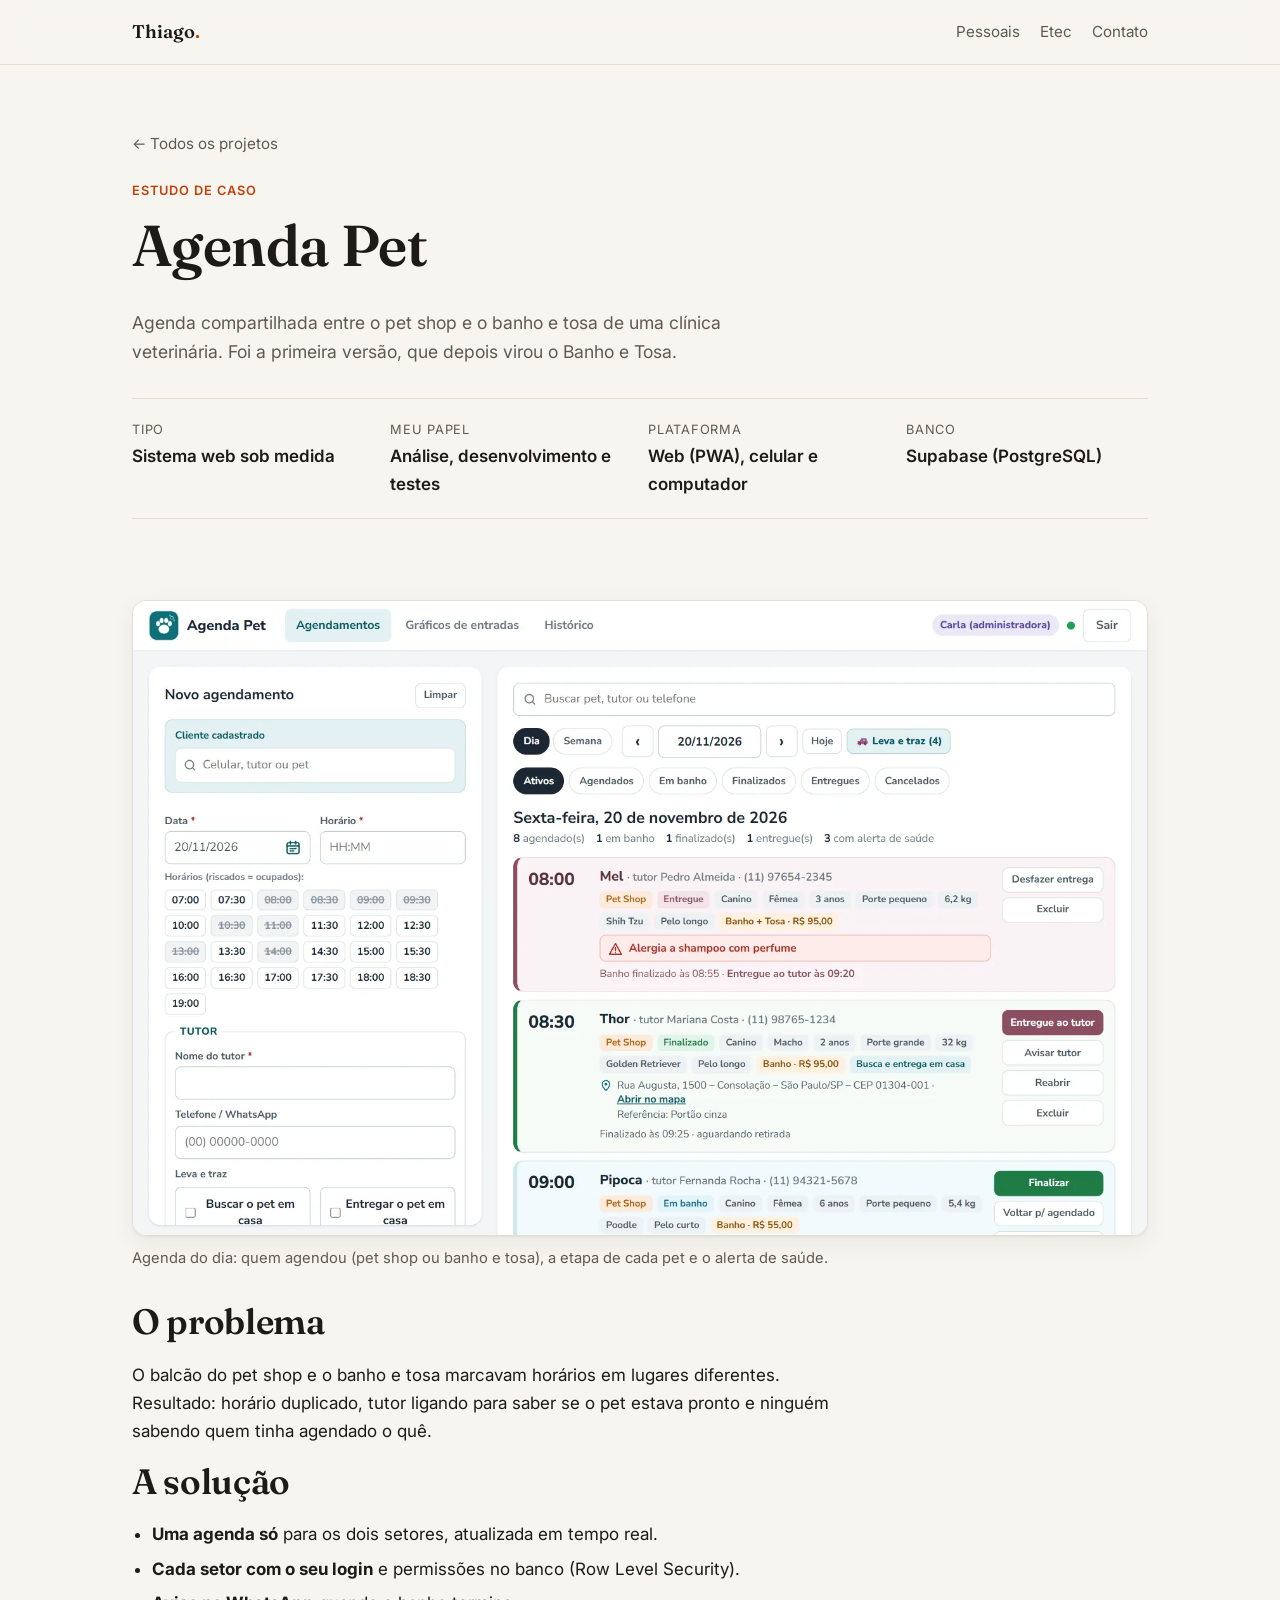
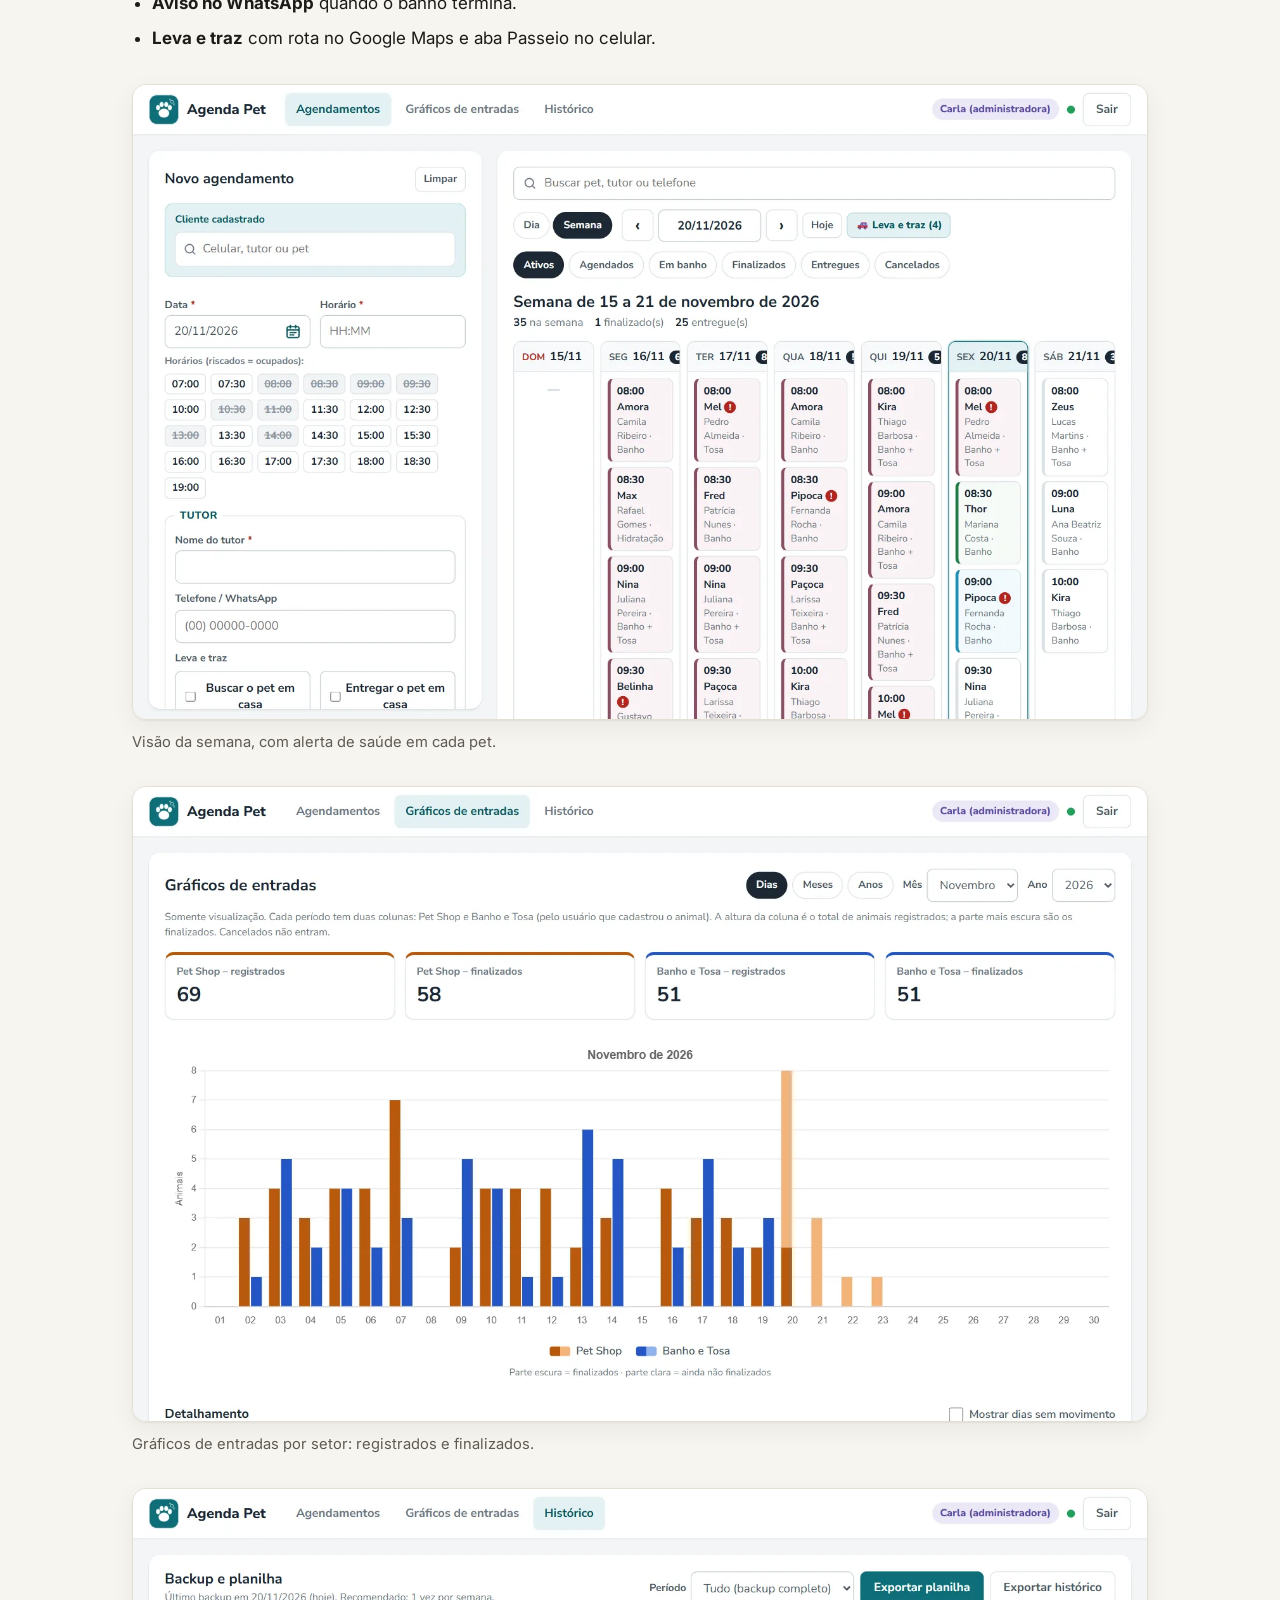
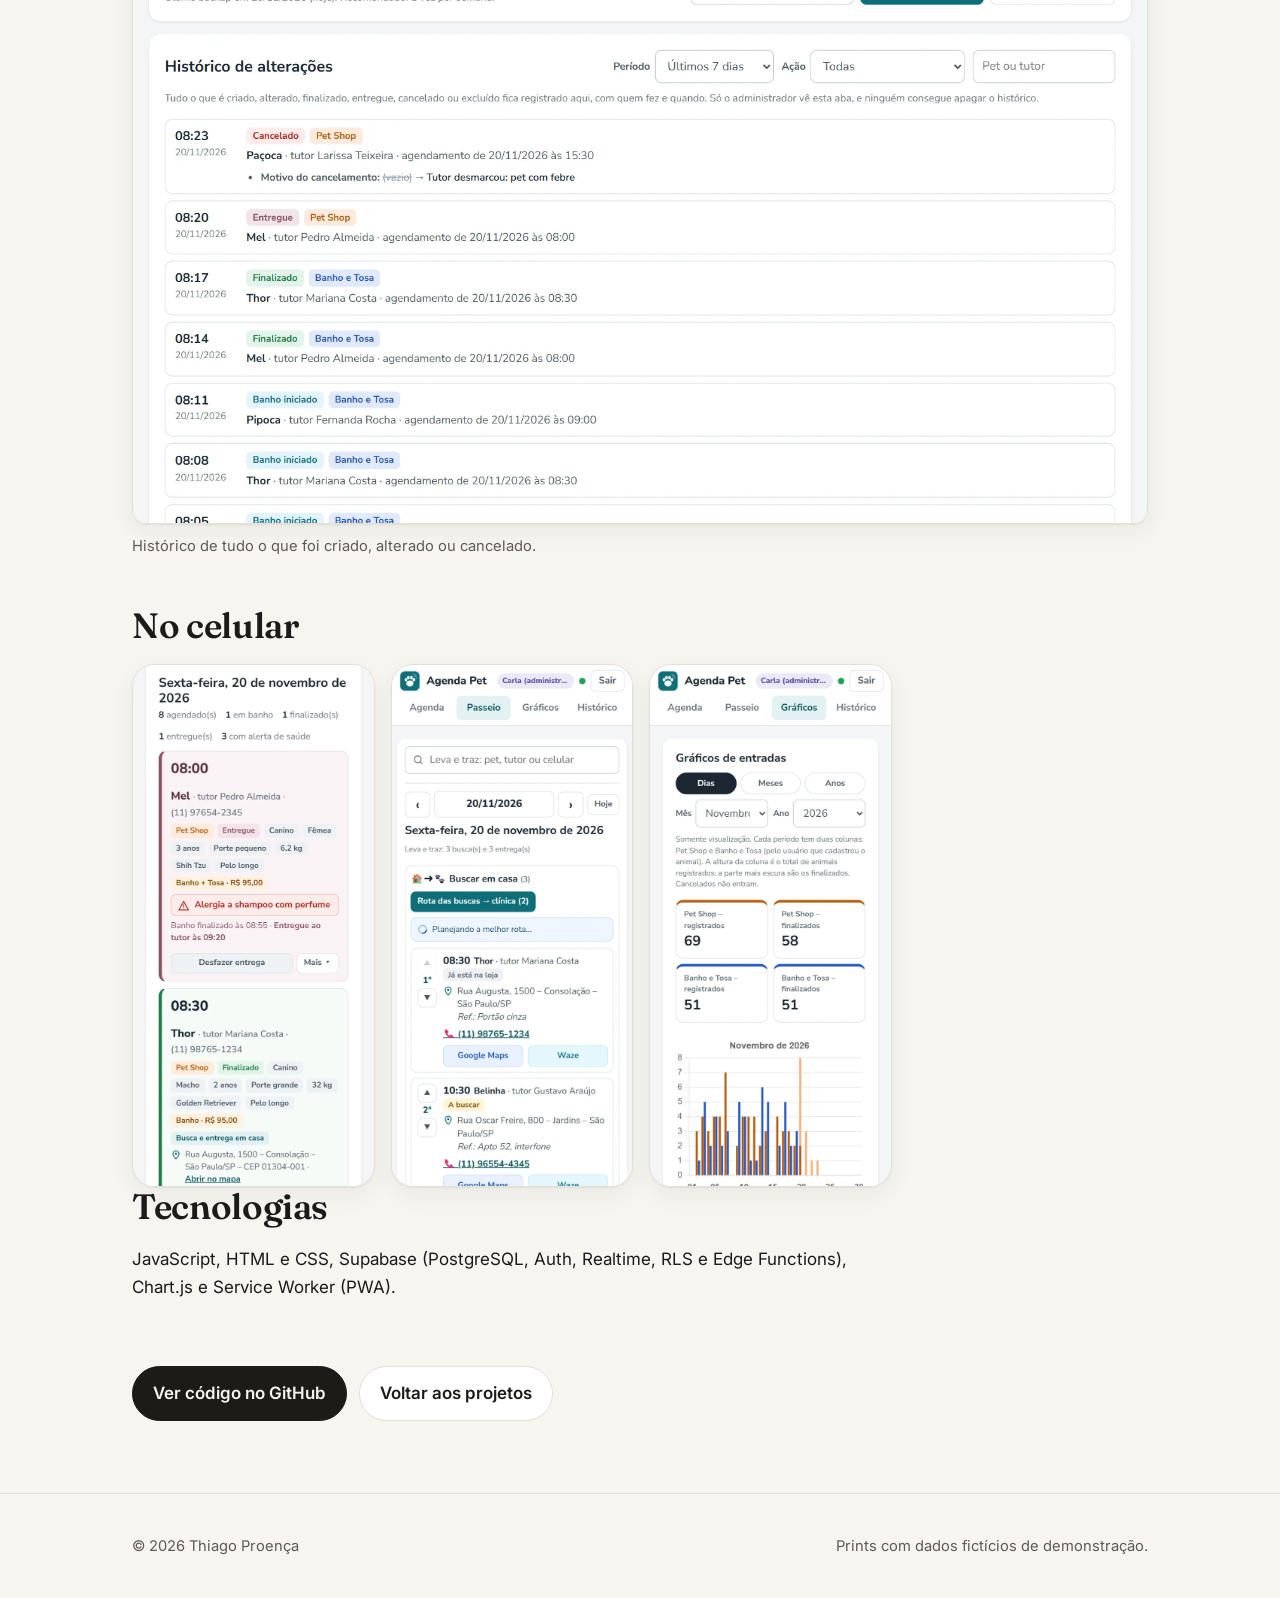
==== projetos/agenda-pet.html @ 55f67973 "Projetos pessoais com estudos de caso e prints, seção Etec e TCC Banho e Tosa, Loja online + API, Es" ====
<!doctype html>
<html lang="pt-BR">
<head>
  <meta charset="utf-8">
  <meta name="viewport" content="width=device-width, initial-scale=1">
  <title>Agenda Pet · Thiago Proença</title>
  <meta name="description" content="Estudo de caso: agenda compartilhada entre o pet shop e o banho e tosa, com tempo real e leva e traz.">
  <meta property="og:title" content="Agenda Pet · Estudo de caso">
  <meta property="og:image" content="../img/agenda-pet/agenda.webp">
  <link rel="preconnect" href="https://fonts.googleapis.com">
  <link rel="preconnect" href="https://fonts.gstatic.com" crossorigin>
  <link href="https://fonts.googleapis.com/css2?family=Fraunces:ital,opsz,wght@0,9..144,600;1,9..144,600&family=Inter:wght@400;600&display=swap" rel="stylesheet">
  <link rel="stylesheet" href="../style.css">
</head>
<body>
  <header class="topo">
    <div class="conteiner">
      <a class="marca" href="../">Thiago<span>.</span></a>
      <nav class="menu" aria-label="Seções">
        <a href="../#projetos">Pessoais</a>
        <a href="../#etec">Etec</a>
        <a href="../#contato">Contato</a>
      </nav>
    </div>
  </header>

  <main>
    <div class="conteiner">
      <div class="caso-cabeca">
        <a class="voltar" href="../#projetos">← Todos os projetos</a>
        <span class="rotulo" style="display:block">Estudo de caso</span>
        <h1>Agenda Pet</h1>
        <p class="sub">Agenda compartilhada entre o pet shop e o banho e tosa de uma clínica veterinária. Foi a primeira versão, que depois virou o Banho e Tosa.</p>
        <dl class="fatos">
          <div><dt>Tipo</dt><dd>Sistema web sob medida</dd></div>
          <div><dt>Meu papel</dt><dd>Análise, desenvolvimento e testes</dd></div>
          <div><dt>Plataforma</dt><dd>Web (PWA), celular e computador</dd></div>
          <div><dt>Banco</dt><dd>Supabase (PostgreSQL)</dd></div>
        </dl>
      </div>

      <figure>
        <img src="../img/agenda-pet/agenda.webp" alt="Agenda do dia com etiquetas de quem agendou, etapa e alerta de saúde" width="1600" height="1000">
        <figcaption>Agenda do dia: quem agendou (pet shop ou banho e tosa), a etapa de cada pet e o alerta de saúde.</figcaption>
      </figure>
      <div class="texto">
        <h2>O problema</h2>
        <p>O balcão do pet shop e o banho e tosa marcavam horários em lugares diferentes. Resultado: horário duplicado, tutor ligando para saber se o pet estava pronto e ninguém sabendo quem tinha agendado o quê.</p>
        <h2>A solução</h2>
        <ul>
        <li><strong>Uma agenda só</strong> para os dois setores, atualizada em tempo real.</li>
        <li><strong>Cada setor com o seu login</strong> e permissões no banco (Row Level Security).</li>
        <li><strong>Aviso no WhatsApp</strong> quando o banho termina.</li>
        <li><strong>Leva e traz</strong> com rota no Google Maps e aba Passeio no celular.</li>
        </ul>
      </div>
      <figure>
        <img src="../img/agenda-pet/semana.webp" alt="Visão da semana com os pets de cada dia" width="1600" height="1000" loading="lazy">
        <figcaption>Visão da semana, com alerta de saúde em cada pet.</figcaption>
      </figure>
      <figure>
        <img src="../img/agenda-pet/graficos.webp" alt="Gráfico de entradas por dia separado entre pet shop e banho e tosa" width="1600" height="1000" loading="lazy">
        <figcaption>Gráficos de entradas por setor: registrados e finalizados.</figcaption>
      </figure>
      <figure>
        <img src="../img/agenda-pet/historico.webp" alt="Histórico de alterações" width="1600" height="1000" loading="lazy">
        <figcaption>Histórico de tudo o que foi criado, alterado ou cancelado.</figcaption>
      </figure>
      <h2 style="margin-top:48px">No celular</h2>
      <div class="celulares">
        <figure><img src="../img/agenda-pet/cel-agenda.webp" alt="Agenda no celular" width="640" height="1385" loading="lazy"></figure>
        <figure><img src="../img/agenda-pet/cel-passeio.webp" alt="Aba Passeio no celular" width="640" height="1385" loading="lazy"></figure>
        <figure><img src="../img/agenda-pet/cel-graficos.webp" alt="Gráficos no celular" width="640" height="1385" loading="lazy"></figure>
      </div>
      <div class="texto">
        <h2>Tecnologias</h2>
        <p>JavaScript, HTML e CSS, Supabase (PostgreSQL, Auth, Realtime, RLS e Edge Functions), Chart.js e Service Worker (PWA).</p>
      </div>

      <section style="padding:48px 0 72px">
        <div class="acoes" style="margin:0">
          <a class="botao primario" href="https://github.com/devthiagoferreira96-hue/agenda-pet" target="_blank" rel="noopener">Ver código no GitHub</a>
          <a class="botao" href="../#projetos">Voltar aos projetos</a>
        </div>
      </section>
    </div>
  </main>

  <footer class="rodape">
    <div class="conteiner">
      <span>© 2026 Thiago Proença</span>
      <span>Prints com dados fictícios de demonstração.</span>
    </div>
  </footer>
</body>
</html>
---- style.css ----
/* Portfólio — estilos compartilhados */
:root {
  --fundo: #f7f5f0;
  --cartao: #ffffff;
  --texto: #1d1b18;
  --suave: #5f5a52;
  --linha: #e4dfd5;
  --destaque: #c2410c;
  --destaque-suave: #fdeee4;
  --sombra: 0 1px 2px rgb(29 27 24 / 0.06), 0 8px 24px rgb(29 27 24 / 0.06);
  --raio: 14px;
  --largura: 1080px;
  color-scheme: light;
}
@media (prefers-color-scheme: dark) {
  :root:not([data-theme="light"]) {
    --fundo: #141311;
    --cartao: #1d1c19;
    --texto: #f1eee8;
    --suave: #aaa398;
    --linha: #34312c;
    --destaque: #fb923c;
    --destaque-suave: #2c1d12;
    --sombra: 0 1px 2px rgb(0 0 0 / 0.4), 0 8px 24px rgb(0 0 0 / 0.3);
    color-scheme: dark;
  }
}
:root[data-theme="dark"] {
  --fundo: #141311;
  --cartao: #1d1c19;
  --texto: #f1eee8;
  --suave: #aaa398;
  --linha: #34312c;
  --destaque: #fb923c;
  --destaque-suave: #2c1d12;
  --sombra: 0 1px 2px rgb(0 0 0 / 0.4), 0 8px 24px rgb(0 0 0 / 0.3);
  color-scheme: dark;
}

* { box-sizing: border-box; }
html { scroll-behavior: smooth; }
body {
  margin: 0;
  background: var(--fundo);
  color: var(--texto);
  font: 17px/1.65 "Inter", system-ui, -apple-system, "Segoe UI", sans-serif;
  -webkit-font-smoothing: antialiased;
}
img { max-width: 100%; height: auto; display: block; }
a { color: inherit; }
h1, h2, h3 { font-family: "Fraunces", Georgia, serif; font-weight: 600; line-height: 1.15; margin: 0 0 .5em; letter-spacing: -0.01em; }
h1 { font-size: clamp(2.2rem, 6vw, 3.6rem); }
h2 { font-size: clamp(1.6rem, 3.5vw, 2.2rem); }
h3 { font-size: 1.25rem; }
p { margin: 0 0 1em; }
:focus-visible { outline: 3px solid var(--destaque); outline-offset: 3px; border-radius: 4px; }

.conteiner { max-width: var(--largura); margin: 0 auto; padding: 0 16px; }
@media (min-width: 700px) { .conteiner { padding: 0 32px; } }

/* topo */
.topo { position: sticky; top: 0; z-index: 10; background: color-mix(in srgb, var(--fundo) 88%, transparent); backdrop-filter: blur(10px); border-bottom: 1px solid var(--linha); }
.topo .conteiner { display: flex; align-items: center; justify-content: space-between; height: 64px; gap: 16px; }
.marca { font-family: "Fraunces", Georgia, serif; font-weight: 600; font-size: 1.15rem; text-decoration: none; }
.marca span { color: var(--destaque); }
.menu { display: flex; gap: 20px; font-size: .95rem; }
.menu a { text-decoration: none; color: var(--suave); }
.menu a:hover { color: var(--texto); }
@media (max-width: 520px) { .menu a.opcional { display: none; } }

/* seções */
section { padding: 72px 0; }
.rotulo { display: inline-block; font-size: .8rem; font-weight: 600; letter-spacing: .08em; text-transform: uppercase; color: var(--destaque); margin-bottom: 12px; }
.sub { color: var(--suave); font-size: 1.1rem; max-width: 640px; }

.hero { padding: 88px 0 56px; }
.hero h1 em { font-style: italic; color: var(--destaque); }
.acoes { display: flex; flex-wrap: wrap; gap: 12px; margin-top: 28px; }
.botao { display: inline-flex; align-items: center; gap: 8px; padding: 12px 20px; border-radius: 999px; font-weight: 600; text-decoration: none; border: 1px solid var(--linha); background: var(--cartao); }
.botao:hover { border-color: var(--texto); }
.botao.primario { background: var(--texto); color: var(--fundo); border-color: var(--texto); }
.botao.primario:hover { opacity: .9; }

/* cartões de projeto */
.projeto { display: grid; gap: 0; background: var(--cartao); border: 1px solid var(--linha); border-radius: var(--raio); overflow: hidden; box-shadow: var(--sombra); text-decoration: none; transition: transform .2s ease, box-shadow .2s ease; }
.projeto:hover { transform: translateY(-3px); }
@media (prefers-reduced-motion: reduce) { .projeto, html { transition: none; scroll-behavior: auto; } .projeto:hover { transform: none; } }
.projeto .capa { background: var(--destaque-suave); padding: 24px 24px 0; }
.projeto .capa img { border-radius: 10px 10px 0 0; box-shadow: var(--sombra); }
.projeto .info { padding: 24px; }
.projeto .info p { color: var(--suave); }
@media (min-width: 860px) {
  .projeto { grid-template-columns: 1.25fr 1fr; }
  .projeto .capa { padding: 32px 0 0 32px; }
  .projeto .capa img { border-radius: 10px 0 0 0; }
  .projeto .info { padding: 36px; align-self: center; }
}
.etiquetas { display: flex; flex-wrap: wrap; gap: 8px; list-style: none; padding: 0; margin: 16px 0 0; }
.etiquetas li { font-size: .82rem; padding: 4px 10px; border-radius: 999px; background: var(--fundo); border: 1px solid var(--linha); color: var(--suave); }
.ver { font-weight: 600; color: var(--destaque); }

/* grade de habilidades / fatos */
.grade { display: grid; gap: 16px; grid-template-columns: repeat(auto-fit, minmax(230px, 1fr)); }
.bloco { background: var(--cartao); border: 1px solid var(--linha); border-radius: var(--raio); padding: 22px; }
.bloco h3 { font-size: 1.1rem; }
.bloco p { color: var(--suave); margin: 0; font-size: .97rem; }

/* estudo de caso */
.caso-cabeca { padding: 64px 0 32px; }
.voltar { display: inline-block; margin-bottom: 24px; color: var(--suave); text-decoration: none; font-size: .95rem; }
.voltar:hover { color: var(--texto); }
.fatos { display: grid; gap: 16px; grid-template-columns: repeat(auto-fit, minmax(160px, 1fr)); margin-top: 32px; padding: 20px 0; border-top: 1px solid var(--linha); border-bottom: 1px solid var(--linha); }
.fatos dt { font-size: .8rem; text-transform: uppercase; letter-spacing: .06em; color: var(--suave); }
.fatos dd { margin: 2px 0 0; font-weight: 600; }
.texto { max-width: 720px; }
.texto ul { padding-left: 1.2em; }
.texto li { margin-bottom: .4em; }
figure { margin: 32px 0; }
figure img { border-radius: var(--raio); border: 1px solid var(--linha); box-shadow: var(--sombra); }
figcaption { color: var(--suave); font-size: .92rem; margin-top: 10px; }
.celulares { display: grid; gap: 16px; grid-template-columns: repeat(3, 1fr); max-width: 760px; }
.celulares img { border-radius: 22px; }
@media (max-width: 560px) { .celulares { grid-template-columns: 1fr 1fr; } .celulares figure:last-child { display: none; } }
.celulares figure { margin: 0; }
.destaque-caixa { background: var(--destaque-suave); border-radius: var(--raio); padding: 24px; margin: 32px 0; }
.destaque-caixa p:last-child { margin: 0; }

/* rodapé */
.rodape { border-top: 1px solid var(--linha); padding: 40px 0; color: var(--suave); font-size: .92rem; }
.rodape .conteiner { display: flex; flex-wrap: wrap; justify-content: space-between; gap: 12px; }

/* seção Etec: matérias e cards */
.faixa { background: var(--cartao); border-top: 1px solid var(--linha); border-bottom: 1px solid var(--linha); }
.faixa .projeto { background: var(--fundo); }
.materia { font-family: "Inter", system-ui, sans-serif; font-size: .82rem; font-weight: 600; letter-spacing: .08em; text-transform: uppercase; color: var(--suave); margin: 48px 0 16px; padding-bottom: 10px; border-bottom: 1px solid var(--linha); }
.grupo { display: inline-block; font-size: .78rem; font-weight: 600; color: var(--destaque); background: var(--destaque-suave); padding: 3px 10px; border-radius: 999px; margin-bottom: 10px; }
.cards { display: grid; gap: 16px; grid-template-columns: repeat(auto-fill, minmax(280px, 1fr)); }
.card { display: flex; flex-direction: column; background: var(--fundo); border: 1px solid var(--linha); border-radius: var(--raio); overflow: hidden; }
.card-img { display: block; aspect-ratio: 16 / 10; overflow: hidden; border-bottom: 1px solid var(--linha); background: var(--destaque-suave); }
.card-img img { width: 100%; height: 100%; object-fit: cover; object-position: top; transition: transform .3s ease; }
.card-img:hover img { transform: scale(1.03); }
.card-img.celular { display: flex; justify-content: center; padding: 16px 0 0; }
.card-img.celular img { width: auto; height: 100%; border-radius: 14px 14px 0 0; box-shadow: var(--sombra); }
.card-corpo { padding: 18px 20px 20px; display: flex; flex-direction: column; flex: 1; }
.card-corpo h4 { font-family: "Fraunces", Georgia, serif; font-size: 1.15rem; font-weight: 600; margin: 0 0 6px; }
.card-corpo p { color: var(--suave); font-size: .95rem; margin: 0; }
.card-corpo .etiquetas { margin-top: auto; padding-top: 14px; }
.lista-simples { margin: 0; padding-left: 1.1em; color: var(--suave); font-size: .95rem; }
.lista-simples li { margin-bottom: .4em; }
.lista-simples strong { color: var(--texto); }
@media (prefers-reduced-motion: reduce) { .card-img img { transition: none; } .card-img:hover img { transform: none; } }
.card-img.branco { background: #fff; }
.link-card { display: inline-block; margin-top: 14px; text-decoration: none; font-size: .95rem; }
.link-card:hover { text-decoration: underline; }
.link-titulo { text-decoration: none; }
.link-titulo:hover { text-decoration: underline; }
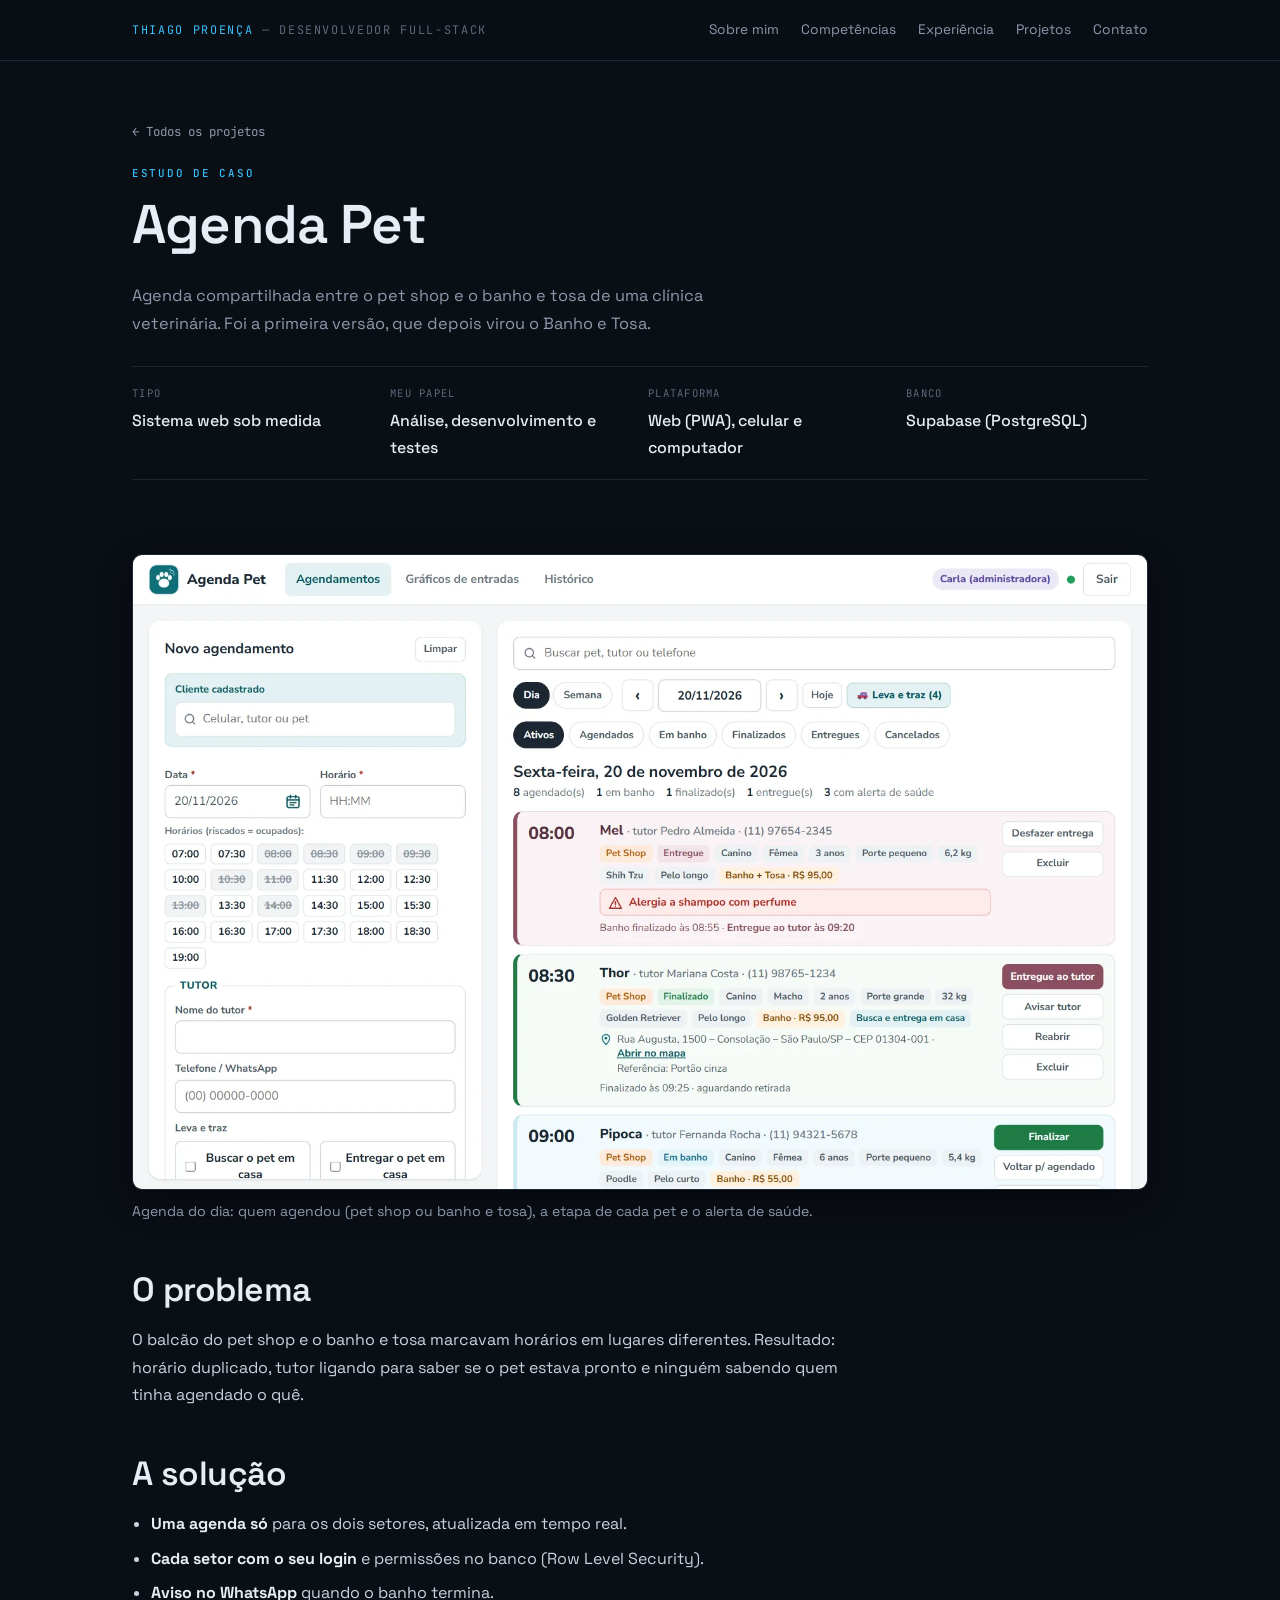
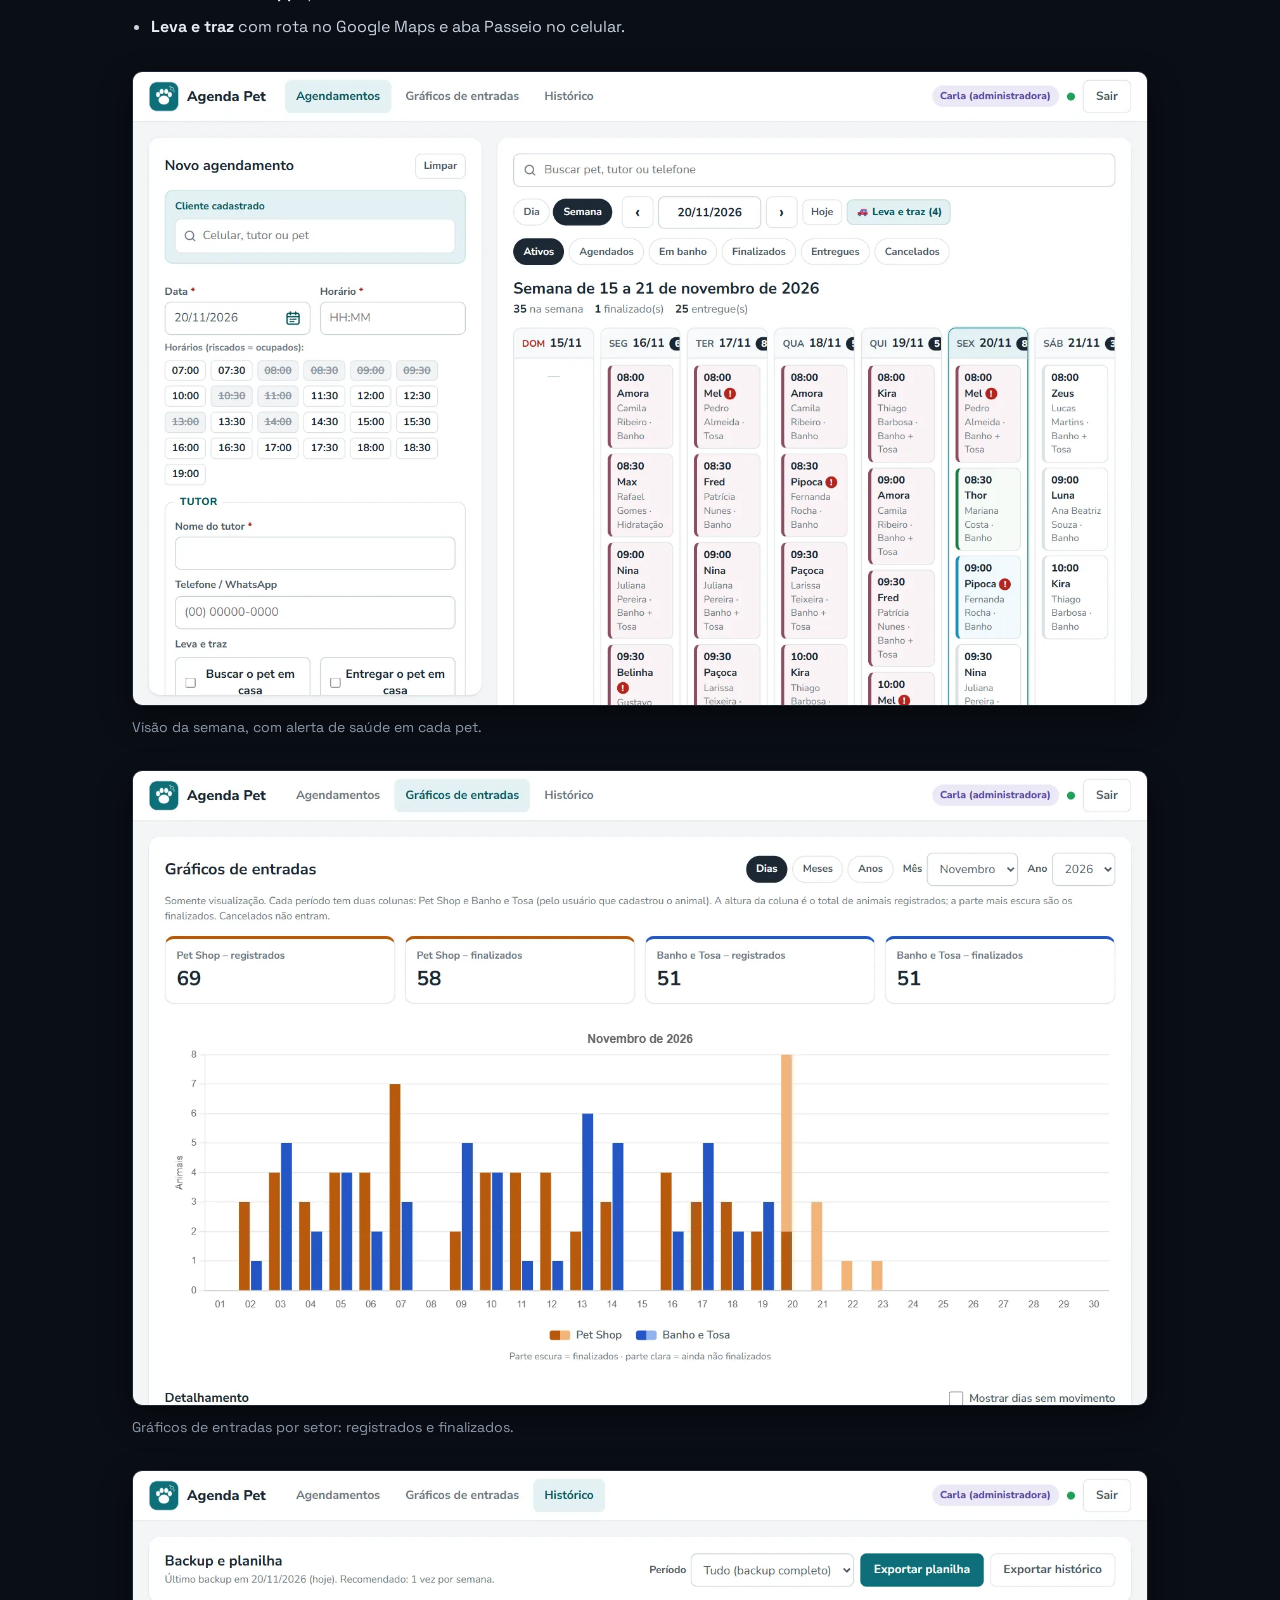
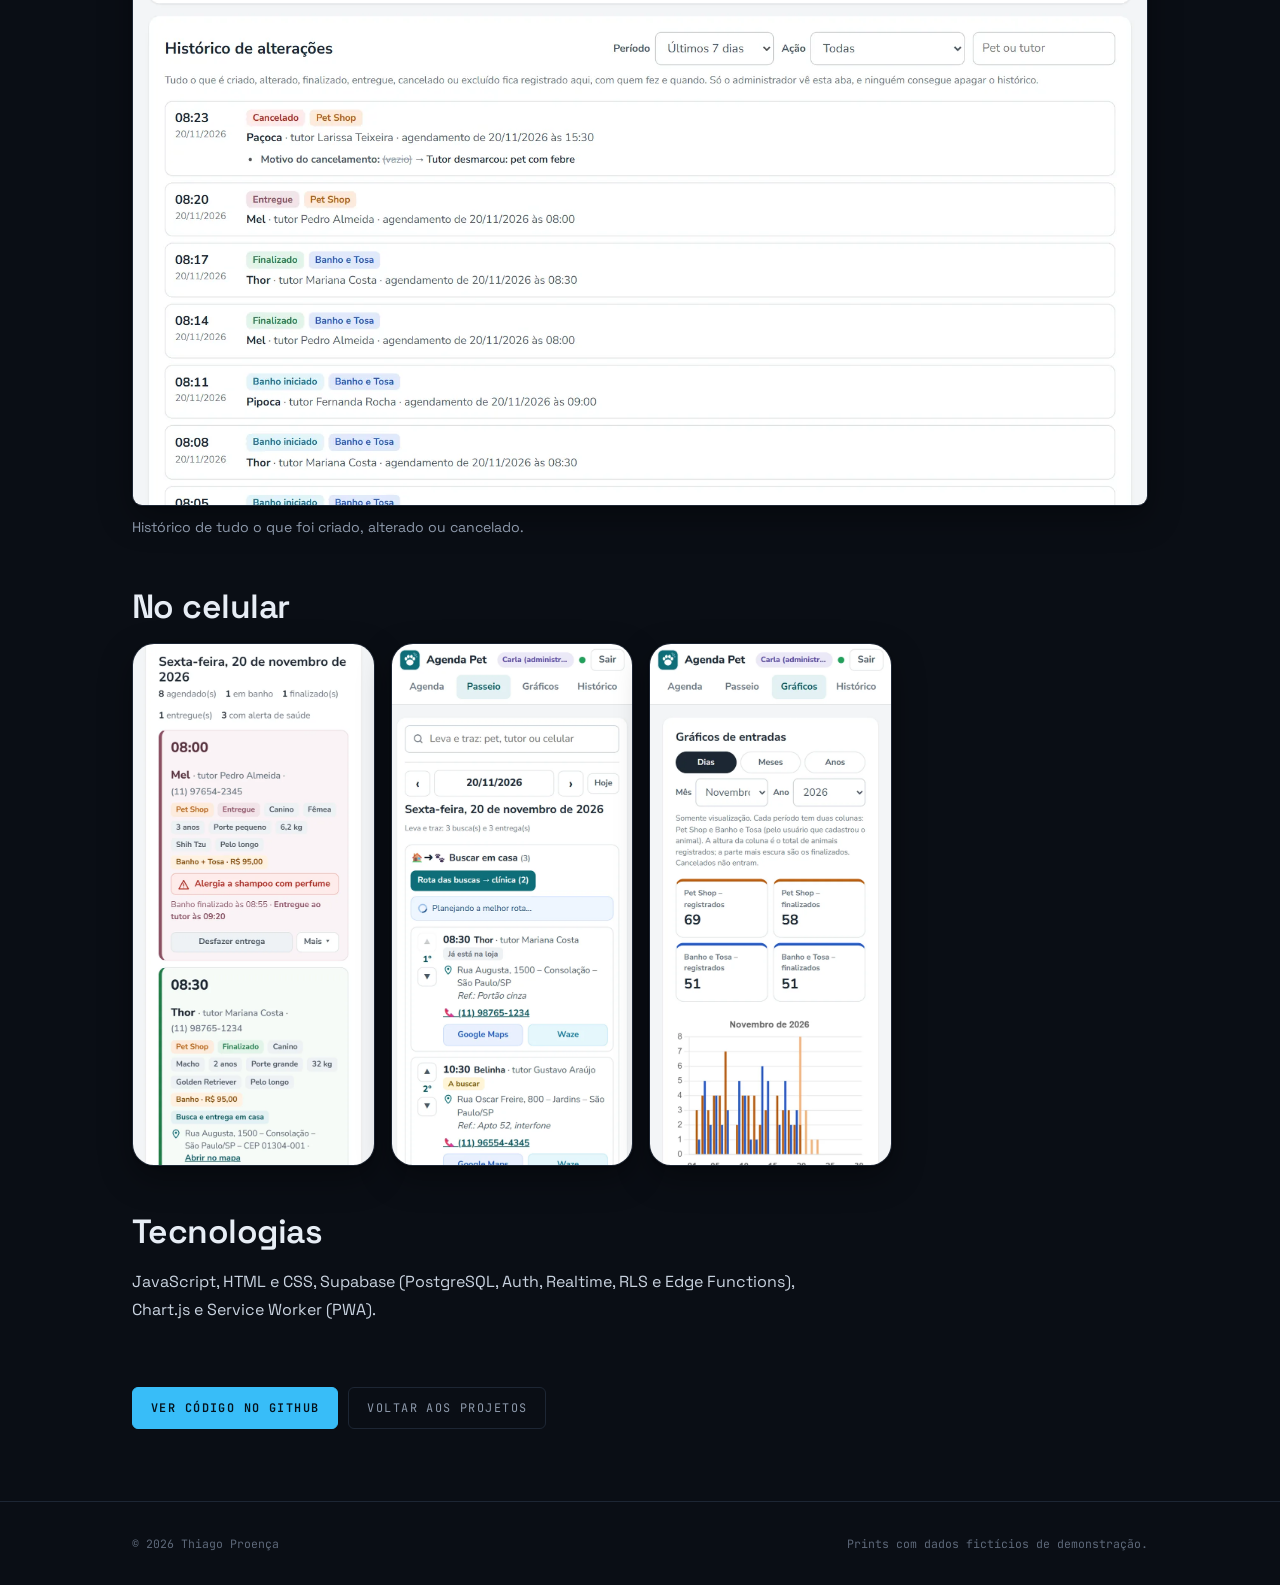
==== commit 2a565a01: "Portfólio no novo modelo: tema escuro, sobre, competências, trajetória, carrosséis de projetos pesso" ====
--- a/projetos/agenda-pet.html
+++ b/projetos/agenda-pet.html
@@ -9,16 +9,18 @@
   <meta property="og:image" content="../img/agenda-pet/agenda.webp">
   <link rel="preconnect" href="https://fonts.googleapis.com">
   <link rel="preconnect" href="https://fonts.gstatic.com" crossorigin>
-  <link href="https://fonts.googleapis.com/css2?family=Fraunces:ital,opsz,wght@0,9..144,600;1,9..144,600&family=Inter:wght@400;600&display=swap" rel="stylesheet">
+  <link href="https://fonts.googleapis.com/css2?family=Space+Grotesk:wght@400;500;600&family=JetBrains+Mono:wght@400;500;600&display=swap" rel="stylesheet">
   <link rel="stylesheet" href="../style.css">
 </head>
 <body>
   <header class="topo">
     <div class="conteiner">
-      <a class="marca" href="../">Thiago<span>.</span></a>
+      <a class="marca" href="../">Thiago Proença <span>— Desenvolvedor Full-Stack</span></a>
       <nav class="menu" aria-label="Seções">
-        <a href="../#projetos">Pessoais</a>
-        <a href="../#etec">Etec</a>
+        <a href="../#sobre">Sobre mim</a>
+        <a href="../#competencias">Competências</a>
+        <a href="../#experiencia">Experiência</a>
+        <a href="../#projetos">Projetos</a>
         <a href="../#contato">Contato</a>
       </nav>
     </div>
--- a/style.css
+++ b/style.css
@@ -1,156 +1,190 @@
-/* Portfólio — estilos compartilhados */
+/* Portfólio — Thiago Proença · tema escuro (azul-noite + ciano) */
 :root {
-  --fundo: #f7f5f0;
-  --cartao: #ffffff;
-  --texto: #1d1b18;
-  --suave: #5f5a52;
-  --linha: #e4dfd5;
-  --destaque: #c2410c;
-  --destaque-suave: #fdeee4;
-  --sombra: 0 1px 2px rgb(29 27 24 / 0.06), 0 8px 24px rgb(29 27 24 / 0.06);
-  --raio: 14px;
+  --fundo: #0a0e15;
+  --fundo-2: #0d121b;
+  --cartao: #111824;
+  --cartao-2: #151d2b;
+  --texto: #e7edf5;
+  --suave: #8d99ab;
+  --apagado: #5d6879;
+  --linha: #1d2634;
+  --destaque: #38bdf8;
+  --destaque-forte: #7dd3fc;
+  --destaque-suave: rgba(56, 189, 248, 0.10);
+  --verde: #34d399;
+  --sombra: 0 1px 2px rgb(0 0 0 / 0.4), 0 12px 32px rgb(0 0 0 / 0.35);
+  --raio: 10px;
   --largura: 1080px;
-  color-scheme: light;
-}
-@media (prefers-color-scheme: dark) {
-  :root:not([data-theme="light"]) {
-    --fundo: #141311;
-    --cartao: #1d1c19;
-    --texto: #f1eee8;
-    --suave: #aaa398;
-    --linha: #34312c;
-    --destaque: #fb923c;
-    --destaque-suave: #2c1d12;
-    --sombra: 0 1px 2px rgb(0 0 0 / 0.4), 0 8px 24px rgb(0 0 0 / 0.3);
-    color-scheme: dark;
-  }
-}
-:root[data-theme="dark"] {
-  --fundo: #141311;
-  --cartao: #1d1c19;
-  --texto: #f1eee8;
-  --suave: #aaa398;
-  --linha: #34312c;
-  --destaque: #fb923c;
-  --destaque-suave: #2c1d12;
-  --sombra: 0 1px 2px rgb(0 0 0 / 0.4), 0 8px 24px rgb(0 0 0 / 0.3);
+  --mono: "JetBrains Mono", ui-monospace, "Cascadia Code", Consolas, monospace;
   color-scheme: dark;
 }
 
 * { box-sizing: border-box; }
-html { scroll-behavior: smooth; }
+html { scroll-behavior: smooth; scroll-padding-top: 72px; }
 body {
   margin: 0;
   background: var(--fundo);
   color: var(--texto);
-  font: 17px/1.65 "Inter", system-ui, -apple-system, "Segoe UI", sans-serif;
+  font: 16px/1.7 "Space Grotesk", system-ui, -apple-system, "Segoe UI", sans-serif;
   -webkit-font-smoothing: antialiased;
 }
 img { max-width: 100%; height: auto; display: block; }
 a { color: inherit; }
-h1, h2, h3 { font-family: "Fraunces", Georgia, serif; font-weight: 600; line-height: 1.15; margin: 0 0 .5em; letter-spacing: -0.01em; }
-h1 { font-size: clamp(2.2rem, 6vw, 3.6rem); }
-h2 { font-size: clamp(1.6rem, 3.5vw, 2.2rem); }
-h3 { font-size: 1.25rem; }
+h1, h2, h3, h4 { font-family: "Space Grotesk", system-ui, sans-serif; font-weight: 600; line-height: 1.15; margin: 0 0 .5em; letter-spacing: -0.015em; }
+h1 { font-size: clamp(2.2rem, 6vw, 3.4rem); }
+h2 { font-size: clamp(1.6rem, 3.6vw, 2.1rem); }
+h3 { font-size: 1.2rem; }
 p { margin: 0 0 1em; }
-:focus-visible { outline: 3px solid var(--destaque); outline-offset: 3px; border-radius: 4px; }
+code { font-family: var(--mono); font-size: .88em; background: var(--cartao-2); padding: 1px 6px; border-radius: 4px; }
+:focus-visible { outline: 2px solid var(--destaque); outline-offset: 3px; border-radius: 4px; }
 
 .conteiner { max-width: var(--largura); margin: 0 auto; padding: 0 16px; }
 @media (min-width: 700px) { .conteiner { padding: 0 32px; } }
 
-/* topo */
-.topo { position: sticky; top: 0; z-index: 10; background: color-mix(in srgb, var(--fundo) 88%, transparent); backdrop-filter: blur(10px); border-bottom: 1px solid var(--linha); }
-.topo .conteiner { display: flex; align-items: center; justify-content: space-between; height: 64px; gap: 16px; }
-.marca { font-family: "Fraunces", Georgia, serif; font-weight: 600; font-size: 1.15rem; text-decoration: none; }
-.marca span { color: var(--destaque); }
-.menu { display: flex; gap: 20px; font-size: .95rem; }
-.menu a { text-decoration: none; color: var(--suave); }
-.menu a:hover { color: var(--texto); }
-@media (max-width: 520px) { .menu a.opcional { display: none; } }
+/* ---------------------------------------------------------------- topo */
+.topo { position: sticky; top: 0; z-index: 20; background: color-mix(in srgb, var(--fundo) 86%, transparent); backdrop-filter: blur(10px); border-bottom: 1px solid var(--linha); }
+.topo .conteiner { display: flex; align-items: center; justify-content: space-between; height: 60px; gap: 16px; }
+.marca { font-family: var(--mono); font-size: .74rem; letter-spacing: .14em; text-transform: uppercase; color: var(--destaque); text-decoration: none; white-space: nowrap; overflow: hidden; text-overflow: ellipsis; }
+.marca span { color: var(--apagado); }
+.menu { display: flex; gap: 22px; font-size: .86rem; }
+.menu a { text-decoration: none; color: var(--suave); padding: 4px 0; border-bottom: 1px solid transparent; transition: color .2s; }
+.menu a:hover, .menu a.ativo { color: var(--texto); border-bottom-color: var(--destaque); }
+@media (max-width: 760px) { .menu { display: none; } }
 
-/* seções */
+/* ---------------------------------------------------------------- base comum */
 section { padding: 72px 0; }
-.rotulo { display: inline-block; font-size: .8rem; font-weight: 600; letter-spacing: .08em; text-transform: uppercase; color: var(--destaque); margin-bottom: 12px; }
-.sub { color: var(--suave); font-size: 1.1rem; max-width: 640px; }
+.rotulo { display: inline-block; font-family: var(--mono); font-size: .68rem; font-weight: 500; letter-spacing: .16em; text-transform: uppercase; color: var(--apagado); margin-bottom: 10px; }
+.sub { color: var(--suave); font-size: 1.02rem; max-width: 640px; }
+.acoes { display: flex; flex-wrap: wrap; gap: 10px; margin-top: 26px; }
+.botao { display: inline-flex; align-items: center; gap: 8px; padding: 10px 18px; border-radius: 6px; font-family: var(--mono); font-size: .74rem; letter-spacing: .12em; text-transform: uppercase; text-decoration: none; border: 1px solid var(--linha); background: transparent; color: var(--suave); cursor: pointer; transition: border-color .2s, color .2s, background .2s; }
+.botao:hover { border-color: var(--destaque); color: var(--texto); }
+.botao.primario { background: var(--destaque); color: #04121c; border-color: var(--destaque); font-weight: 600; }
+.botao.primario:hover { background: var(--destaque-forte); }
+.etiquetas { display: flex; flex-wrap: wrap; gap: 6px; list-style: none; padding: 0; margin: 14px 0 0; }
+.etiquetas li { font-family: var(--mono); font-size: .68rem; padding: 3px 8px; border-radius: 4px; background: var(--fundo); border: 1px solid var(--linha); color: var(--suave); }
+.ver { font-family: var(--mono); font-size: .74rem; letter-spacing: .04em; color: var(--destaque); text-decoration: none; }
+.ver:hover { text-decoration: underline; }
 
-.hero { padding: 88px 0 56px; }
-.hero h1 em { font-style: italic; color: var(--destaque); }
-.acoes { display: flex; flex-wrap: wrap; gap: 12px; margin-top: 28px; }
-.botao { display: inline-flex; align-items: center; gap: 8px; padding: 12px 20px; border-radius: 999px; font-weight: 600; text-decoration: none; border: 1px solid var(--linha); background: var(--cartao); }
-.botao:hover { border-color: var(--texto); }
-.botao.primario { background: var(--texto); color: var(--fundo); border-color: var(--texto); }
-.botao.primario:hover { opacity: .9; }
-
-/* cartões de projeto */
-.projeto { display: grid; gap: 0; background: var(--cartao); border: 1px solid var(--linha); border-radius: var(--raio); overflow: hidden; box-shadow: var(--sombra); text-decoration: none; transition: transform .2s ease, box-shadow .2s ease; }
-.projeto:hover { transform: translateY(-3px); }
-@media (prefers-reduced-motion: reduce) { .projeto, html { transition: none; scroll-behavior: auto; } .projeto:hover { transform: none; } }
-.projeto .capa { background: var(--destaque-suave); padding: 24px 24px 0; }
-.projeto .capa img { border-radius: 10px 10px 0 0; box-shadow: var(--sombra); }
-.projeto .info { padding: 24px; }
-.projeto .info p { color: var(--suave); }
-@media (min-width: 860px) {
-  .projeto { grid-template-columns: 1.25fr 1fr; }
-  .projeto .capa { padding: 32px 0 0 32px; }
-  .projeto .capa img { border-radius: 10px 0 0 0; }
-  .projeto .info { padding: 36px; align-self: center; }
-}
-.etiquetas { display: flex; flex-wrap: wrap; gap: 8px; list-style: none; padding: 0; margin: 16px 0 0; }
-.etiquetas li { font-size: .82rem; padding: 4px 10px; border-radius: 999px; background: var(--fundo); border: 1px solid var(--linha); color: var(--suave); }
-.ver { font-weight: 600; color: var(--destaque); }
-
-/* grade de habilidades / fatos */
-.grade { display: grid; gap: 16px; grid-template-columns: repeat(auto-fit, minmax(230px, 1fr)); }
-.bloco { background: var(--cartao); border: 1px solid var(--linha); border-radius: var(--raio); padding: 22px; }
-.bloco h3 { font-size: 1.1rem; }
-.bloco p { color: var(--suave); margin: 0; font-size: .97rem; }
-
-/* estudo de caso */
-.caso-cabeca { padding: 64px 0 32px; }
-.voltar { display: inline-block; margin-bottom: 24px; color: var(--suave); text-decoration: none; font-size: .95rem; }
+/* ---------------------------------------------------------------- páginas de estudo de caso */
+.caso-cabeca { padding: 56px 0 28px; }
+.caso-cabeca .rotulo { color: var(--destaque); }
+.voltar { display: inline-block; margin-bottom: 22px; color: var(--suave); text-decoration: none; font-family: var(--mono); font-size: .78rem; }
 .voltar:hover { color: var(--texto); }
-.fatos { display: grid; gap: 16px; grid-template-columns: repeat(auto-fit, minmax(160px, 1fr)); margin-top: 32px; padding: 20px 0; border-top: 1px solid var(--linha); border-bottom: 1px solid var(--linha); }
-.fatos dt { font-size: .8rem; text-transform: uppercase; letter-spacing: .06em; color: var(--suave); }
-.fatos dd { margin: 2px 0 0; font-weight: 600; }
-.texto { max-width: 720px; }
+.fatos { display: grid; gap: 16px; grid-template-columns: repeat(auto-fit, minmax(170px, 1fr)); margin-top: 28px; padding: 18px 0; border-top: 1px solid var(--linha); border-bottom: 1px solid var(--linha); }
+.fatos dt { font-family: var(--mono); font-size: .66rem; text-transform: uppercase; letter-spacing: .12em; color: var(--apagado); }
+.fatos dd { margin: 4px 0 0; font-weight: 500; }
+.texto { max-width: 720px; color: #c9d3e0; }
+.texto h2 { color: var(--texto); margin-top: 1.4em; }
 .texto ul { padding-left: 1.2em; }
-.texto li { margin-bottom: .4em; }
-figure { margin: 32px 0; }
+.texto li { margin-bottom: .45em; }
+.texto strong { color: var(--texto); }
+figure { margin: 30px 0; }
 figure img { border-radius: var(--raio); border: 1px solid var(--linha); box-shadow: var(--sombra); }
-figcaption { color: var(--suave); font-size: .92rem; margin-top: 10px; }
+figcaption { color: var(--suave); font-size: .88rem; margin-top: 10px; }
 .celulares { display: grid; gap: 16px; grid-template-columns: repeat(3, 1fr); max-width: 760px; }
 .celulares img { border-radius: 22px; }
-@media (max-width: 560px) { .celulares { grid-template-columns: 1fr 1fr; } .celulares figure:last-child { display: none; } }
 .celulares figure { margin: 0; }
-.destaque-caixa { background: var(--destaque-suave); border-radius: var(--raio); padding: 24px; margin: 32px 0; }
+.celulares figcaption { text-align: center; }
+@media (max-width: 560px) { .celulares { grid-template-columns: 1fr 1fr; } .celulares figure:last-child { display: none; } .celulares.todas figure:last-child { display: block; } }
+.destaque-caixa { background: var(--destaque-suave); border: 1px solid rgba(56, 189, 248, .25); border-radius: var(--raio); padding: 22px; margin: 28px 0; }
 .destaque-caixa p:last-child { margin: 0; }
+.galeria { display: grid; gap: 20px; grid-template-columns: repeat(auto-fit, minmax(min(420px, 100%), 1fr)); margin: 30px 0; }
+.galeria figure { margin: 0; }
 
-/* rodapé */
-.rodape { border-top: 1px solid var(--linha); padding: 40px 0; color: var(--suave); font-size: .92rem; }
+/* ---------------------------------------------------------------- rodapé */
+.rodape { border-top: 1px solid var(--linha); padding: 32px 0; color: var(--apagado); font-family: var(--mono); font-size: .72rem; }
 .rodape .conteiner { display: flex; flex-wrap: wrap; justify-content: space-between; gap: 12px; }
 
-/* seção Etec: matérias e cards */
-.faixa { background: var(--cartao); border-top: 1px solid var(--linha); border-bottom: 1px solid var(--linha); }
-.faixa .projeto { background: var(--fundo); }
-.materia { font-family: "Inter", system-ui, sans-serif; font-size: .82rem; font-weight: 600; letter-spacing: .08em; text-transform: uppercase; color: var(--suave); margin: 48px 0 16px; padding-bottom: 10px; border-bottom: 1px solid var(--linha); }
-.grupo { display: inline-block; font-size: .78rem; font-weight: 600; color: var(--destaque); background: var(--destaque-suave); padding: 3px 10px; border-radius: 999px; margin-bottom: 10px; }
-.cards { display: grid; gap: 16px; grid-template-columns: repeat(auto-fill, minmax(280px, 1fr)); }
-.card { display: flex; flex-direction: column; background: var(--fundo); border: 1px solid var(--linha); border-radius: var(--raio); overflow: hidden; }
-.card-img { display: block; aspect-ratio: 16 / 10; overflow: hidden; border-bottom: 1px solid var(--linha); background: var(--destaque-suave); }
-.card-img img { width: 100%; height: 100%; object-fit: cover; object-position: top; transition: transform .3s ease; }
-.card-img:hover img { transform: scale(1.03); }
-.card-img.celular { display: flex; justify-content: center; padding: 16px 0 0; }
-.card-img.celular img { width: auto; height: 100%; border-radius: 14px 14px 0 0; box-shadow: var(--sombra); }
-.card-corpo { padding: 18px 20px 20px; display: flex; flex-direction: column; flex: 1; }
-.card-corpo h4 { font-family: "Fraunces", Georgia, serif; font-size: 1.15rem; font-weight: 600; margin: 0 0 6px; }
-.card-corpo p { color: var(--suave); font-size: .95rem; margin: 0; }
-.card-corpo .etiquetas { margin-top: auto; padding-top: 14px; }
-.lista-simples { margin: 0; padding-left: 1.1em; color: var(--suave); font-size: .95rem; }
-.lista-simples li { margin-bottom: .4em; }
-.lista-simples strong { color: var(--texto); }
-@media (prefers-reduced-motion: reduce) { .card-img img { transition: none; } .card-img:hover img { transform: none; } }
-.card-img.branco { background: #fff; }
-.link-card { display: inline-block; margin-top: 14px; text-decoration: none; font-size: .95rem; }
-.link-card:hover { text-decoration: underline; }
-.link-titulo { text-decoration: none; }
-.link-titulo:hover { text-decoration: underline; }
+/* ================================================================ página inicial */
+.trilho { position: relative; }
+.trilho .ponto { display: none; }
+@media (min-width: 1180px) {
+  .trilho::before { content: ""; position: absolute; left: calc((100vw - var(--largura)) / 2 - 12px); top: 0; bottom: 0; width: 1px; background: var(--linha); }
+  .trilho .ponto { display: block; position: absolute; left: calc((100vw - var(--largura)) / 2 - 12px); width: 7px; height: 7px; margin-left: -3px; border-radius: 50%; background: var(--destaque); box-shadow: 0 0 0 4px rgba(56, 189, 248, .15); transition: top .25s ease; top: 0; }
+}
+.secao { border-top: 1px solid var(--linha); }
+
+/* abertura */
+.abertura { padding: 96px 0 88px; position: relative; overflow: hidden;
+  background-image: linear-gradient(var(--linha) 1px, transparent 1px), linear-gradient(90deg, var(--linha) 1px, transparent 1px); background-size: 48px 48px; }
+.abertura::after { content: ""; position: absolute; inset: 0; background: radial-gradient(ellipse at 35% 45%, color-mix(in srgb, var(--fundo) 55%, transparent) 0%, var(--fundo) 72%); pointer-events: none; }
+.abertura .conteiner { position: relative; z-index: 1; display: grid; gap: 40px; align-items: center; }
+@media (min-width: 820px) { .abertura .conteiner { grid-template-columns: 1fr 260px; } }
+.ola { font-family: var(--mono); font-size: .8rem; color: var(--suave); margin-bottom: 6px; }
+.abertura h1 { margin-bottom: .2em; }
+.cargo { font-family: var(--mono); color: var(--destaque); font-size: .95rem; letter-spacing: .04em; margin-bottom: 18px; }
+.abertura .sub { font-size: .98rem; }
+.foto { width: 100%; max-width: 260px; aspect-ratio: 1; border-radius: 8px; border: 1px solid var(--linha); background: linear-gradient(145deg, var(--cartao-2), var(--fundo-2)); display: grid; place-items: center; overflow: hidden; box-shadow: var(--sombra); justify-self: center; }
+.foto img { width: 100%; height: 100%; object-fit: cover; border: 0; border-radius: 0; box-shadow: none; }
+.foto .iniciais { font-family: var(--mono); font-size: 3.4rem; font-weight: 600; color: var(--destaque); letter-spacing: .06em; }
+
+/* sobre */
+.sobre-grade { display: grid; gap: 32px; margin-top: 26px; }
+@media (min-width: 860px) { .sobre-grade { grid-template-columns: 1fr 300px; } }
+.sobre-texto { color: #c3cddb; }
+.citacao { border-left: 2px solid var(--destaque); padding: 4px 0 4px 16px; margin: 22px 0; color: var(--texto); font-size: 1.02rem; }
+.principios { list-style: none; padding: 0; margin: 0; font-family: var(--mono); font-size: .76rem; color: var(--suave); }
+.principios li { margin-bottom: 6px; }
+.principios li::before { content: "›  "; color: var(--destaque); }
+.numeros { display: grid; gap: 10px; align-content: start; }
+.numero { background: var(--cartao); border: 1px solid var(--linha); border-radius: 8px; padding: 14px 16px; }
+.numero b { display: block; font-size: 1.45rem; color: var(--destaque); font-weight: 600; line-height: 1.2; }
+.numero span { font-family: var(--mono); font-size: .64rem; letter-spacing: .14em; text-transform: uppercase; color: var(--apagado); }
+.alem { background: var(--cartao); border: 1px solid var(--linha); border-radius: 8px; padding: 14px 16px; }
+.alem ul { list-style: none; padding: 0; margin: 8px 0 0; font-size: .88rem; color: var(--suave); }
+.alem li { margin-bottom: 4px; }
+
+/* competências */
+.comp-grade { display: grid; gap: 14px; margin-top: 26px; grid-template-columns: repeat(auto-fit, minmax(min(300px, 100%), 1fr)); }
+.comp { background: var(--cartao); border: 1px solid var(--linha); border-radius: 8px; padding: 16px; }
+.comp h3 { font-family: var(--mono); font-size: .66rem; letter-spacing: .16em; text-transform: uppercase; font-weight: 600; display: flex; align-items: center; gap: 8px; margin-bottom: 12px; color: var(--cor, var(--destaque)); }
+.comp h3::before { content: ""; width: 7px; height: 7px; border-radius: 50%; background: var(--cor, var(--destaque)); }
+.selos { display: flex; flex-wrap: wrap; gap: 6px; }
+.selo { display: inline-flex; align-items: center; gap: 6px; font-family: var(--mono); font-size: .72rem; padding: 5px 9px; border-radius: 5px; background: var(--fundo); border: 1px solid var(--linha); color: #c6d0dd; }
+.selo img { width: 13px; height: 13px; }
+
+/* experiência */
+.linha-tempo { position: relative; margin-top: 28px; padding-left: 26px; }
+.linha-tempo::before { content: ""; position: absolute; left: 6px; top: 6px; bottom: 6px; width: 1px; background: var(--linha); }
+.etapa { position: relative; margin-bottom: 34px; max-width: 720px; }
+.etapa:last-child { margin-bottom: 0; }
+.etapa::before { content: ""; position: absolute; left: -24px; top: 7px; width: 9px; height: 9px; border-radius: 50%; background: var(--fundo); border: 2px solid var(--destaque); }
+.etapa h3 { font-size: 1.02rem; margin-bottom: 2px; }
+.etapa .onde { font-family: var(--mono); font-size: .7rem; color: var(--apagado); margin-bottom: 10px; }
+.etapa p { color: #c3cddb; font-size: .94rem; }
+
+/* projetos */
+.bloco-proj + .bloco-proj { margin-top: 56px; padding-top: 48px; border-top: 1px dashed var(--linha); }
+.proj-topo { display: flex; flex-wrap: wrap; justify-content: space-between; align-items: end; gap: 16px; }
+.proj-topo h3 { font-size: 1.45rem; margin: 0; }
+.setas { display: flex; gap: 6px; }
+.seta { width: 32px; height: 32px; display: grid; place-items: center; border: 1px solid var(--linha); background: transparent; color: var(--suave); border-radius: 5px; cursor: pointer; font-size: .9rem; }
+.seta:hover { border-color: var(--destaque); color: var(--texto); }
+.seta.largo { width: auto; padding: 0 10px; font-family: var(--mono); font-size: .68rem; letter-spacing: .08em; }
+.filtros { display: flex; flex-wrap: wrap; gap: 6px; margin: 18px 0 16px; }
+.filtro { font-family: var(--mono); font-size: .66rem; letter-spacing: .14em; text-transform: uppercase; padding: 6px 10px; border-radius: 4px; border: 1px solid var(--linha); background: transparent; color: var(--suave); cursor: pointer; }
+.filtro:hover { color: var(--texto); }
+.filtro[aria-pressed="true"] { border-color: var(--destaque); color: var(--destaque); background: var(--destaque-suave); }
+.carrossel { display: grid; grid-auto-flow: column; grid-auto-columns: minmax(250px, 300px); gap: 14px; overflow-x: auto; scroll-snap-type: x mandatory; padding-bottom: 12px; scrollbar-width: thin; scrollbar-color: var(--linha) transparent; }
+.carrossel.todos { grid-auto-flow: row; grid-auto-columns: auto; grid-template-columns: repeat(auto-fill, minmax(min(250px, 100%), 1fr)); overflow: visible; }
+.pcard { scroll-snap-align: start; display: flex; flex-direction: column; background: var(--cartao); border: 1px solid var(--linha); border-radius: 8px; overflow: hidden; text-decoration: none; transition: border-color .2s, transform .2s; }
+.pcard[hidden] { display: none; }
+.pcard:hover { border-color: rgba(56, 189, 248, .55); transform: translateY(-2px); }
+.pcard .thumb { aspect-ratio: 16 / 10; overflow: hidden; background: var(--fundo-2); border-bottom: 1px solid var(--linha); }
+.pcard .thumb img { width: 100%; height: 100%; object-fit: cover; object-position: top; }
+.pcard .corpo { padding: 14px 16px 16px; display: flex; flex-direction: column; flex: 1; }
+.pcard .tipo { font-family: var(--mono); font-size: .62rem; letter-spacing: .14em; text-transform: uppercase; color: var(--apagado); margin-bottom: 6px; }
+.pcard .tipo em { font-style: normal; color: var(--verde); }
+.pcard h4 { font-size: 1rem; margin-bottom: 8px; color: var(--texto); }
+.pcard p { color: var(--suave); font-size: .84rem; line-height: 1.55; margin-bottom: 0; }
+.pcard .etiquetas { margin-top: auto; padding-top: 14px; }
+.pcard .ver { margin-top: 12px; display: inline-block; }
+@media (prefers-reduced-motion: reduce) { html { scroll-behavior: auto; } .pcard { transition: none; } .pcard:hover { transform: none; } .trilho .ponto { transition: none; } }
+
+/* contato */
+.contatos { display: grid; gap: 12px; margin-top: 26px; grid-template-columns: repeat(auto-fit, minmax(min(300px, 100%), 1fr)); }
+.contato-card { background: var(--cartao); border: 1px solid var(--linha); border-radius: 8px; padding: 14px 16px; text-decoration: none; transition: border-color .2s; }
+.contato-card:hover { border-color: var(--destaque); }
+.contato-card span { display: block; font-family: var(--mono); font-size: .62rem; letter-spacing: .16em; text-transform: uppercase; color: var(--apagado); margin-bottom: 4px; }
+.contato-card b { font-family: var(--mono); font-weight: 500; font-size: .82rem; color: var(--texto); word-break: break-all; }
+@media (max-width: 819px) { .foto { max-width: 190px; } .abertura { padding: 64px 0 56px; } }
